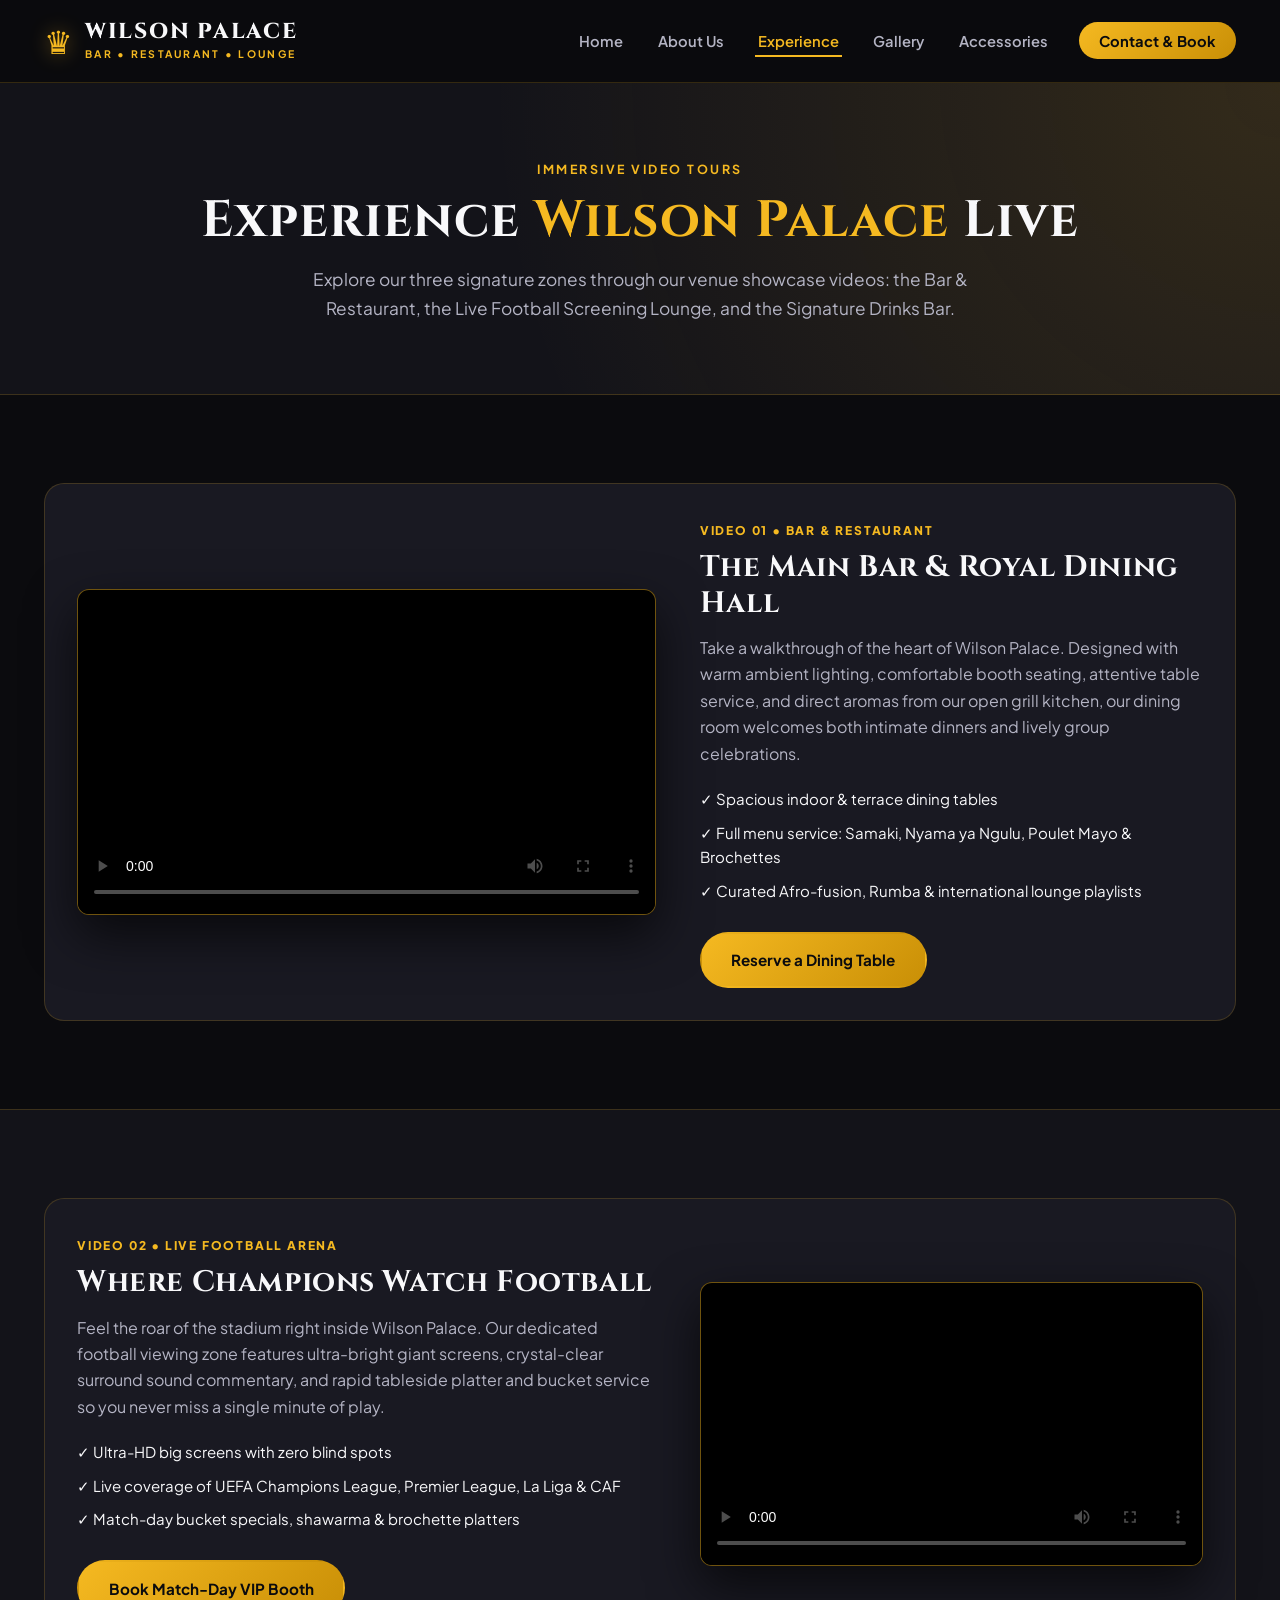
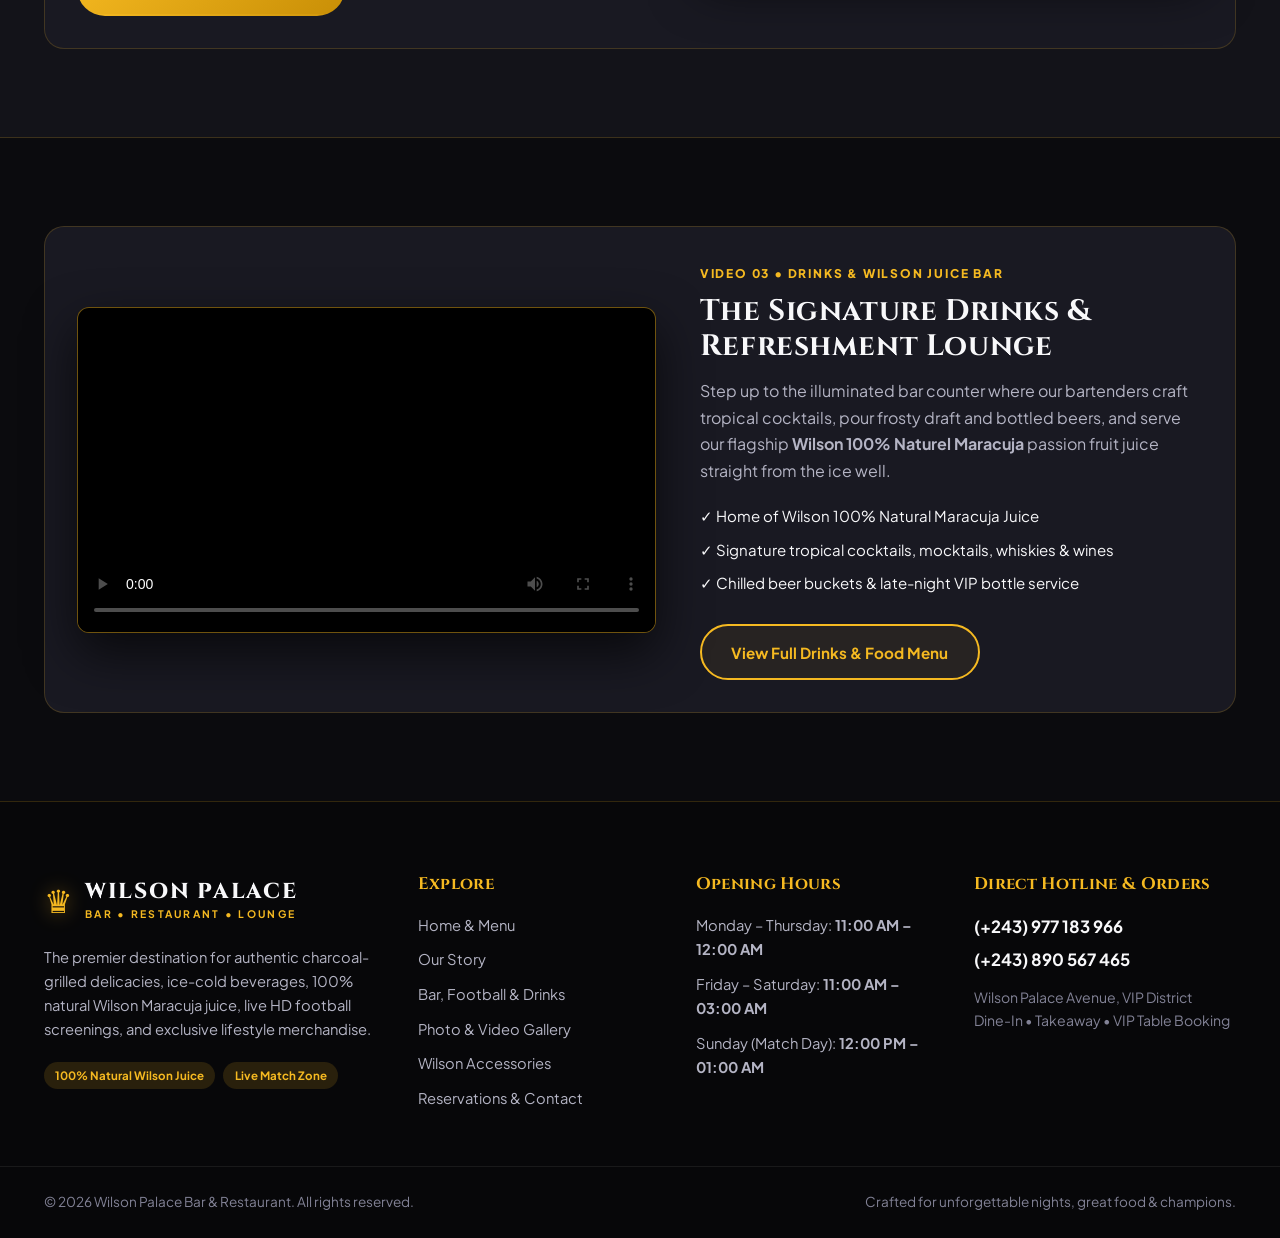
==== experience.html @ fbd5f51f "Create experience.html" ====
<!DOCTYPE html>
<html lang="en">
<head>
  <meta charset="UTF-8" />
  <meta name="viewport" content="width=device-width, initial-scale=1.0" />
  <meta name="description" content="Wilson Palace Bar & Restaurant — Premium grilled cuisine, signature cocktails, natural Wilson 100% Maracuja juice, live football screening lounge, and branded accessories." />
  <title>Experience — Restaurant, Live Football & Drinks Videos | Wilson Palace Bar &amp; Restaurant</title>
  <link rel="preconnect" href="https://fonts.googleapis.com" />
  <link rel="preconnect" href="https://fonts.gstatic.com" crossorigin />
  <link href="https://fonts.googleapis.com/css2?family=Cinzel:wght@600;700;800&family=Plus+Jakarta+Sans:wght@300;400;500;600;700&display=swap" rel="stylesheet" />
  <link rel="stylesheet" href="styles.css" />
</head>
<body>
  <header class="site-header" id="top">
    <div class="container nav-container">
      <a href="Index.html" class="brand-logo" aria-label="Wilson Palace Home">
        <span class="crown-icon" aria-hidden="true">♛</span>
        <div class="brand-text">
          <span class="brand-name">WILSON PALACE</span>
          <span class="brand-tagline">BAR • RESTAURANT • LOUNGE</span>
        </div>
      </a>

      <button class="nav-toggle" id="navToggle" aria-label="Toggle Navigation" aria-expanded="false">
        <span></span>
        <span></span>
        <span></span>
      </button>

      <nav class="main-nav" id="mainNav">
        <ul>
          <li><a href="Index.html">Home</a></li>
          <li><a href="about.html">About Us</a></li>
          <li><a href="experience.html" class="active">Experience</a></li>
          <li><a href="gallery.html">Gallery</a></li>
          <li><a href="accessories.html">Accessories</a></li>
          <li><a href="contact me.html" class="nav-cta">Contact &amp; Book</a></li>
        </ul>
      </nav>
    </div>
  </header>

  <section class="page-banner">
    <div class="container">
      <span class="section-kicker">IMMERSIVE VIDEO TOURS</span>
      <h1>Experience <span class="text-gold">Wilson Palace</span> Live</h1>
      <p>Explore our three signature zones through our venue showcase videos: the Bar &amp; Restaurant, the Live Football Screening Lounge, and the Signature Drinks Bar.</p>
    </div>
  </section>

  <section class="section-padding video-showcase-section" id="video-restaurant">
    <div class="container">
      <div class="video-feature-card">
        <div class="video-wrapper">
          <video controls preload="metadata" poster="assets/images/wilson-menu.jpg">
            <source src="video_2026-11-22_13-03-47.mp4" type="video/mp4" />
            Your browser does not support HTML5 video. Place <code>restaurant-tour.mp4</code> in <code>assets/videos/</code>.
          </video>
        </div>
        <div class="video-details">
          <span class="video-tag">VIDEO 01 • BAR &amp; RESTAURANT</span>
          <h2>The Main Bar &amp; Royal Dining Hall</h2>
          <p>
            Take a walkthrough of the heart of Wilson Palace. Designed with warm ambient lighting, comfortable booth seating, attentive table service, and direct aromas from our open grill kitchen, our dining room welcomes both intimate dinners and lively group celebrations.
          </p>
          <ul class="feature-checklist">
            <li>✓ Spacious indoor &amp; terrace dining tables</li>
            <li>✓ Full menu service: Samaki, Nyama ya Ngulu, Poulet Mayo &amp; Brochettes</li>
            <li>✓ Curated Afro-fusion, Rumba &amp; international lounge playlists</li>
          </ul>
          <a href="contact me.html" class="btn btn-primary">Reserve a Dining Table</a>
        </div>
      </div>
    </div>
  </section>

  <section class="section-padding dark-alt-bg video-showcase-section" id="video-football">
    <div class="container">
      <div class="video-feature-card reverse-layout">
        <div class="video-wrapper">
          <video controls preload="metadata" poster="assets/images/wilson-menu.jpg">
            <source src="video_2026-11-22_13-03-42.mp4" type="video/mp4" />
            Your browser does not support HTML5 video. Place <code>football-zone.mp4</code> in <code>assets/videos/</code>.
          </video>
        </div>
        <div class="video-details">
          <span class="video-tag">VIDEO 02 • LIVE FOOTBALL ARENA</span>
          <h2>Where Champions Watch Football</h2>
          <p>
            Feel the roar of the stadium right inside Wilson Palace. Our dedicated football viewing zone features ultra-bright giant screens, crystal-clear surround sound commentary, and rapid tableside platter and bucket service so you never miss a single minute of play.
          </p>
          <ul class="feature-checklist">
            <li>✓ Ultra-HD big screens with zero blind spots</li>
            <li>✓ Live coverage of UEFA Champions League, Premier League, La Liga &amp; CAF</li>
            <li>✓ Match-day bucket specials, shawarma &amp; brochette platters</li>
          </ul>
          <a href="contact me.html" class="btn btn-primary">Book Match-Day VIP Booth</a>
        </div>
      </div>
    </div>
  </section>

  <section class="section-padding video-showcase-section" id="video-drinks">
    <div class="container">
      <div class="video-feature-card">
        <div class="video-wrapper">
          <video controls preload="metadata" poster="assets/images/wilson-juice.jpg">
            <source src="video_2026-11-22_13-03-28.mp4" type="video/mp4" />
            Your browser does not support HTML5 video. Place <code>drinks-lounge.mp4</code> in <code>assets/videos/</code>.
          </video>
        </div>
        <div class="video-details">
          <span class="video-tag">VIDEO 03 • DRINKS &amp; WILSON JUICE BAR</span>
          <h2>The Signature Drinks &amp; Refreshment Lounge</h2>
          <p>
            Step up to the illuminated bar counter where our bartenders craft tropical cocktails, pour frosty draft and bottled beers, and serve our flagship <strong>Wilson 100% Naturel Maracuja</strong> passion fruit juice straight from the ice well.
          </p>
          <ul class="feature-checklist">
            <li>✓ Home of Wilson 100% Natural Maracuja Juice</li>
            <li>✓ Signature tropical cocktails, mocktails, whiskies &amp; wines</li>
            <li>✓ Chilled beer buckets &amp; late-night VIP bottle service</li>
          </ul>
          <a href="Index.html#signature-menu" class="btn btn-outline">View Full Drinks &amp; Food Menu</a>
        </div>
      </div>
    </div>
  </section>

  <footer class="site-footer">
    <div class="container footer-grid">
      <div class="footer-brand">
        <a href="Index.html" class="brand-logo">
          <span class="crown-icon" aria-hidden="true">♛</span>
          <div class="brand-text">
            <span class="brand-name">WILSON PALACE</span>
            <span class="brand-tagline">BAR • RESTAURANT • LOUNGE</span>
          </div>
        </a>
        <p class="footer-desc">
          The premier destination for authentic charcoal-grilled delicacies, ice-cold beverages, 100% natural Wilson Maracuja juice, live HD football screenings, and exclusive lifestyle merchandise.
        </p>
        <div class="footer-badges">
          <span class="badge-pill">100% Natural Wilson Juice</span>
          <span class="badge-pill">Live Match Zone</span>
        </div>
      </div>

      <div class="footer-links">
        <h4>Explore</h4>
        <ul>
          <li><a href="Index.html">Home &amp; Menu</a></li>
          <li><a href="about.html">Our Story</a></li>
          <li><a href="experience.html">Bar, Football &amp; Drinks</a></li>
          <li><a href="gallery.html">Photo &amp; Video Gallery</a></li>
          <li><a href="accessories.html">Wilson Accessories</a></li>
          <li><a href="contact me.html">Reservations &amp; Contact</a></li>
        </ul>
      </div>

      <div class="footer-hours">
        <h4>Opening Hours</h4>
        <ul>
          <li><span>Monday – Thursday:</span> <strong>11:00 AM – 12:00 AM</strong></li>
          <li><span>Friday – Saturday:</span> <strong>11:00 AM – 03:00 AM</strong></li>
          <li><span>Sunday (Match Day):</span> <strong>12:00 PM – 01:00 AM</strong></li>
        </ul>
      </div>

      <div class="footer-contact">
        <h4>Direct Hotline &amp; Orders</h4>
        <p class="hotline-number"><a href="tel:+243977183966">(+243) 977 183 966</a></p>
        <p class="hotline-number"><a href="tel:+243890567465">(+243) 890 567 465</a></p>
        <p class="footer-address">Wilson Palace Avenue, VIP District<br />Dine-In • Takeaway • VIP Table Booking</p>
      </div>
    </div>

    <div class="footer-bottom">
      <div class="container footer-bottom-inner">
        <p>&copy; 2026 Wilson Palace Bar &amp; Restaurant. All rights reserved.</p>
        <p>Crafted for unforgettable nights, great food &amp; champions.</p>
      </div>
    </div>
  </footer>

  <script>
    const navToggle = document.getElementById('navToggle');
    const mainNav = document.getElementById('mainNav');
    if (navToggle && mainNav) {
      navToggle.addEventListener('click', () => {
        const expanded = navToggle.getAttribute('aria-expanded') === 'true';
        navToggle.setAttribute('aria-expanded', !expanded);
        mainNav.classList.toggle('open');
        navToggle.classList.toggle('open');
      });
    }

    window.addEventListener('scroll', () => {
      const header = document.querySelector('.site-header');
      if (header) {
        header.classList.toggle('scrolled', window.scrollY > 30);
      }
    });
  </script>
</body>
</html>
---- styles.css ----
:root {
  --bg-primary: #0b0b0e;
  --bg-secondary: #131319;
  --bg-card: #191922;
  --bg-card-hover: #21212d;
  --gold-primary: #f5b921;
  --gold-light: #ffd86b;
  --gold-dark: #c98f06;
  --crimson-accent: #c81d25;
  --fresh-green: #22c55e;
  --text-primary: #f8f8fa;
  --text-secondary: #b4b4c4;
  --text-muted: #828296;
  --border-subtle: rgba(245, 185, 33, 0.18);
  --border-strong: rgba(245, 185, 33, 0.45);
  --shadow-lg: 0 20px 50px rgba(0, 0, 0, 0.65);
  --radius-md: 12px;
  --radius-lg: 20px;
  --transition: all 0.3s cubic-bezier(0.25, 0.8, 0.25, 1);
}

*, *::before, *::after {
  box-sizing: border-box;
  margin: 0;
  padding: 0;
}

html {
  scroll-behavior: smooth;
}

body {
  font-family: 'Plus Jakarta Sans', -apple-system, BlinkMacSystemFont, sans-serif;
  background-color: var(--bg-primary);
  color: var(--text-primary);
  line-height: 1.65;
  overflow-x: hidden;
}

h1, h2, h3, h4, .brand-name {
  font-family: 'Cinzel', Georgia, serif;
  line-height: 1.2;
  letter-spacing: 0.02em;
}

a {
  color: inherit;
  text-decoration: none;
  transition: var(--transition);
}

img, video {
  max-width: 100%;
  display: block;
}

.container {
  width: 100%;
  max-width: 1240px;
  margin: 0 auto;
  padding: 0 1.5rem;
}

.text-gold {
  color: var(--gold-primary);
}

.text-center {
  text-align: center;
}

.mt-lg {
  margin-top: 2.5rem;
}

.section-padding {
  padding: 5.5rem 0;
}

.dark-alt-bg {
  background-color: var(--bg-secondary);
  border-top: 1px solid var(--border-subtle);
  border-bottom: 1px solid var(--border-subtle);
}

.site-header {
  position: sticky;
  top: 0;
  z-index: 1000;
  background: rgba(11, 11, 14, 0.92);
  backdrop-filter: blur(14px);
  border-bottom: 1px solid var(--border-subtle);
  transition: var(--transition);
}

.site-header.scrolled {
  box-shadow: 0 10px 30px rgba(0, 0, 0, 0.7);
  background: rgba(11, 11, 14, 0.98);
}

.nav-container {
  display: flex;
  align-items: center;
  justify-content: space-between;
  height: 82px;
}

.brand-logo {
  display: flex;
  align-items: center;
  gap: 0.75rem;
}

.crown-icon {
  font-size: 2rem;
  color: var(--gold-primary);
  filter: drop-shadow(0 0 10px rgba(245, 185, 33, 0.45));
}

.brand-text {
  display: flex;
  flex-direction: column;
}

.brand-name {
  font-size: 1.35rem;
  font-weight: 800;
  color: var(--text-primary);
  letter-spacing: 0.08em;
}

.brand-tagline {
  font-size: 0.65rem;
  font-weight: 700;
  letter-spacing: 0.22em;
  color: var(--gold-primary);
}

.main-nav ul {
  display: flex;
  align-items: center;
  list-style: none;
  gap: 1.75rem;
}

.main-nav a {
  font-size: 0.92rem;
  font-weight: 600;
  color: var(--text-secondary);
  padding: 0.45rem 0.2rem;
  position: relative;
}

.main-nav a:hover,
.main-nav a.active {
  color: var(--gold-primary);
}

.main-nav a:not(.nav-cta)::after {
  content: '';
  position: absolute;
  bottom: 0;
  left: 0;
  width: 0;
  height: 2px;
  background: var(--gold-primary);
  transition: var(--transition);
}

.main-nav a:not(.nav-cta):hover::after,
.main-nav a:not(.nav-cta).active::after {
  width: 100%;
}

.main-nav a.nav-cta {
  background: linear-gradient(135deg, var(--gold-primary), var(--gold-dark));
  color: #0b0b0e;
  padding: 0.6rem 1.25rem;
  border-radius: 50px;
  font-weight: 700;
}

.main-nav a.nav-cta:hover {
  transform: translateY(-2px);
  box-shadow: 0 8px 20px rgba(245, 185, 33, 0.35);
}

.nav-toggle {
  display: none;
  flex-direction: column;
  gap: 5px;
  background: none;
  border: none;
  cursor: pointer;
}

.nav-toggle span {
  width: 26px;
  height: 2.5px;
  background: var(--gold-primary);
  border-radius: 2px;
  transition: var(--transition);
}

.btn {
  display: inline-flex;
  align-items: center;
  justify-content: center;
  padding: 0.85rem 1.85rem;
  border-radius: 50px;
  font-weight: 700;
  font-size: 0.95rem;
  cursor: pointer;
  border: 2px solid transparent;
  transition: var(--transition);
}

.btn-sm {
  padding: 0.55rem 1.15rem;
  font-size: 0.85rem;
}

.btn-full {
  width: 100%;
}

.btn-primary {
  background: linear-gradient(135deg, var(--gold-primary), var(--gold-dark));
  color: #0b0b0e;
}

.btn-primary:hover {
  background: linear-gradient(135deg, var(--gold-light), var(--gold-primary));
  transform: translateY(-2px);
  box-shadow: 0 10px 25px rgba(245, 185, 33, 0.35);
}

.btn-outline {
  border-color: var(--gold-primary);
  color: var(--gold-primary);
  background: rgba(245, 185, 33, 0.06);
}

.btn-outline:hover {
  background: var(--gold-primary);
  color: #0b0b0e;
  transform: translateY(-2px);
}

.section-header {
  max-width: 720px;
  margin: 0 auto 3.5rem;
}

.section-kicker {
  display: inline-block;
  font-size: 0.78rem;
  font-weight: 700;
  letter-spacing: 0.2em;
  color: var(--gold-primary);
  text-transform: uppercase;
  margin-bottom: 0.65rem;
}

.section-header h2 {
  font-size: clamp(1.9rem, 3.5vw, 2.75rem);
  margin-bottom: 0.85rem;
}

.section-header p {
  color: var(--text-secondary);
  font-size: 1.05rem;
}

.hero-section {
  position: relative;
  min-height: 86vh;
  display: flex;
  align-items: center;
  padding: 5rem 0;
  overflow: hidden;
}

.hero-bg-video {
  position: absolute;
  inset: 0;
  width: 100%;
  height: 100%;
  object-fit: cover;
  z-index: 0;
}

.hero-overlay {
  position: absolute;
  inset: 0;
  background: linear-gradient(
    90deg,
    rgba(11, 11, 14, 0.94) 0%,
    rgba(11, 11, 14, 0.82) 55%,
    rgba(11, 11, 14, 0.65) 100%
  );
  z-index: 1;
}

.hero-content {
  position: relative;
  z-index: 2;
  max-width: 780px;
}

.eyebrow-tag {
  display: inline-block;
  background: rgba(245, 185, 33, 0.14);
  border: 1px solid var(--border-strong);
  color: var(--gold-primary);
  padding: 0.4rem 1rem;
  border-radius: 50px;
  font-size: 0.8rem;
  font-weight: 700;
  letter-spacing: 0.14em;
  margin-bottom: 1.25rem;
}

.hero-content h1 {
  font-size: clamp(2.4rem, 5vw, 4.1rem);
  margin-bottom: 1.25rem;
}

.hero-subtitle {
  font-size: 1.15rem;
  color: var(--text-secondary);
  margin-bottom: 2.2rem;
  max-width: 640px;
}

.hero-actions {
  display: flex;
  flex-wrap: wrap;
  gap: 1rem;
  margin-bottom: 3rem;
}

.hero-stats {
  display: flex;
  flex-wrap: wrap;
  align-items: center;
  gap: 1.75rem;
  padding-top: 1.75rem;
  border-top: 1px solid var(--border-subtle);
}

.stat-num {
  display: block;
  font-family: 'Cinzel', serif;
  font-size: 1.55rem;
  font-weight: 800;
  color: var(--gold-primary);
}

.stat-label {
  font-size: 0.82rem;
  color: var(--text-secondary);
}

.stat-divider {
  width: 1px;
  height: 36px;
  background: var(--border-subtle);
}

.page-banner {
  background: radial-gradient(circle at top right, rgba(245, 185, 33, 0.14), transparent 60%),
              var(--bg-secondary);
  border-bottom: 1px solid var(--border-subtle);
  padding: 4.5rem 0;
  text-align: center;
}

.page-banner h1 {
  font-size: clamp(2.1rem, 4vw, 3.2rem);
  margin-bottom: 0.85rem;
}

.page-banner p {
  max-width: 680px;
  margin: 0 auto;
  color: var(--text-secondary);
  font-size: 1.08rem;
}

.pillars-grid {
  display: grid;
  grid-template-columns: repeat(auto-fit, minmax(300px, 1fr));
  gap: 1.75rem;
}

.pillar-card {
  background: var(--bg-card);
  border: 1px solid var(--border-subtle);
  border-radius: var(--radius-lg);
  padding: 2.25rem;
  transition: var(--transition);
}

.pillar-card:hover {
  transform: translateY(-6px);
  border-color: var(--gold-primary);
  background: var(--bg-card-hover);
}

.featured-pillar {
  border-color: var(--border-strong);
  background: linear-gradient(180deg, rgba(245, 185, 33, 0.08), var(--bg-card));
}

.pillar-badge {
  font-size: 0.74rem;
  font-weight: 700;
  letter-spacing: 0.14em;
  color: var(--gold-primary);
  margin-bottom: 0.85rem;
}

.pillar-card h3 {
  font-size: 1.4rem;
  margin-bottom: 0.75rem;
}

.pillar-card p {
  color: var(--text-secondary);
  margin-bottom: 1.5rem;
}

.card-link {
  color: var(--gold-primary);
  font-weight: 700;
  font-size: 0.92rem;
}

.card-link:hover {
  color: var(--gold-light);
  letter-spacing: 0.02em;
}

.juice-spotlight {
  background: linear-gradient(135deg, #101512 0%, #0b0b0e 100%);
  border-top: 1px solid rgba(34, 197, 94, 0.25);
  border-bottom: 1px solid rgba(34, 197, 94, 0.25);
}

.split-layout {
  display: grid;
  grid-template-columns: 1fr 1.15fr;
  gap: 3.5rem;
  align-items: center;
}

.image-frame-gold {
  position: relative;
  border-radius: var(--radius-lg);
  padding: 0.75rem;
  background: linear-gradient(135deg, var(--gold-primary), var(--crimson-accent));
  box-shadow: var(--shadow-lg);
}

.image-frame-gold img {
  border-radius: calc(var(--radius-lg) - 4px);
  width: 100%;
  object-fit: cover;
}

.floating-seal {
  position: absolute;
  bottom: 1.5rem;
  right: 1.5rem;
  background: var(--fresh-green);
  color: #051b0c;
  font-weight: 800;
  font-size: 0.8rem;
  letter-spacing: 0.12em;
  padding: 0.5rem 1rem;
  border-radius: 50px;
  box-shadow: 0 8px 20px rgba(0, 0, 0, 0.5);
}

.split-content h2 {
  font-size: clamp(1.85rem, 3.2vw, 2.6rem);
  margin-bottom: 1rem;
}

.split-content p {
  color: var(--text-secondary);
  margin-bottom: 1.25rem;
}

.lead-text {
  font-size: 1.12rem;
  color: var(--text-primary) !important;
}

.benefits-grid {
  display: grid;
  grid-template-columns: repeat(2, 1fr);
  gap: 1rem;
  margin: 1.75rem 0 2rem;
}

.benefit-box {
  display: flex;
  align-items: flex-start;
  gap: 0.75rem;
  background: rgba(255, 255, 255, 0.04);
  border: 1px solid rgba(34, 197, 94, 0.28);
  padding: 0.9rem;
  border-radius: var(--radius-md);
}

.check-circle {
  display: inline-flex;
  align-items: center;
  justify-content: center;
  min-width: 24px;
  height: 24px;
  border-radius: 50%;
  background: var(--fresh-green);
  color: #051b0c;
  font-weight: 800;
  font-size: 0.85rem;
}

.benefit-box strong {
  display: block;
  font-size: 0.95rem;
  color: var(--text-primary);
}

.benefit-box span {
  font-size: 0.82rem;
  color: var(--text-secondary);
}

.spotlight-actions {
  display: flex;
  flex-wrap: wrap;
  gap: 1rem;
}

.menu-grid {
  display: grid;
  grid-template-columns: repeat(auto-fit, minmax(340px, 1fr));
  gap: 2rem;
}

.menu-category-card {
  background: var(--bg-card);
  border: 1px solid var(--border-subtle);
  border-radius: var(--radius-lg);
  padding: 2rem;
}

.menu-cat-header {
  border-bottom: 2px solid var(--gold-primary);
  padding-bottom: 0.75rem;
  margin-bottom: 1.25rem;
}

.menu-cat-header h3 {
  font-size: 1.3rem;
  color: var(--gold-primary);
}

.cat-sub {
  font-size: 0.8rem;
  color: var(--text-muted);
  font-style: italic;
}

.menu-list {
  list-style: none;
  display: flex;
  flex-direction: column;
  gap: 1.05rem;
}

.menu-list li {
  display: flex;
  justify-content: space-between;
  align-items: flex-start;
  gap: 1rem;
  padding-bottom: 0.85rem;
  border-bottom: 1px dashed rgba(255, 255, 255, 0.1);
}

.menu-list li:last-child {
  border-bottom: none;
  padding-bottom: 0;
}

.dish-name {
  display: block;
  font-weight: 700;
  font-size: 0.96rem;
  color: var(--text-primary);
}

.dish-desc {
  display: block;
  font-size: 0.82rem;
  color: var(--text-secondary);
  margin-top: 0.15rem;
}

.dish-price {
  font-weight: 800;
  color: var(--gold-primary);
  white-space: nowrap;
  font-size: 0.95rem;
  background: rgba(245, 185, 33, 0.12);
  padding: 0.25rem 0.65rem;
  border-radius: 6px;
}

.menu-cta-banner {
  margin-top: 3rem;
  background: linear-gradient(135deg, var(--bg-card), #1f1b12);
  border: 1px solid var(--border-strong);
  border-radius: var(--radius-lg);
  padding: 2.25rem;
  display: flex;
  flex-wrap: wrap;
  align-items: center;
  justify-content: space-between;
  gap: 1.5rem;
}

.hotline-pills {
  display: flex;
  flex-wrap: wrap;
  gap: 0.85rem;
}

.teaser-grid, .products-grid {
  display: grid;
  grid-template-columns: repeat(auto-fit, minmax(290px, 1fr));
  gap: 1.75rem;
}

.teaser-card, .product-card {
  background: var(--bg-card);
  border: 1px solid var(--border-subtle);
  border-radius: var(--radius-lg);
  overflow: hidden;
  transition: var(--transition);
}

.teaser-card {
  padding: 2rem;
  text-align: center;
}

.teaser-card:hover, .product-card:hover {
  transform: translateY(-6px);
  border-color: var(--gold-primary);
}

.teaser-icon {
  font-size: 2.5rem;
  margin-bottom: 1rem;
}

.price-tag {
  display: inline-block;
  margin-top: 1rem;
  font-weight: 700;
  color: var(--gold-primary);
}

.product-visual {
  position: relative;
  height: 190px;
  background: radial-gradient(circle, rgba(245, 185, 33, 0.16), #121218);
  display: flex;
  align-items: center;
  justify-content: center;
  border-bottom: 1px solid var(--border-subtle);
}

.product-emoji {
  font-size: 4rem;
}

.product-badge {
  position: absolute;
  top: 1rem;
  left: 1rem;
  background: var(--gold-primary);
  color: #0b0b0e;
  font-size: 0.7rem;
  font-weight: 800;
  padding: 0.3rem 0.7rem;
  border-radius: 50px;
}

.product-body {
  padding: 1.75rem;
}

.product-cat {
  font-size: 0.72rem;
  font-weight: 700;
  letter-spacing: 0.16em;
  color: var(--gold-primary);
}

.product-body h3 {
  font-size: 1.22rem;
  margin: 0.4rem 0 0.65rem;
}

.product-body p {
  color: var(--text-secondary);
  font-size: 0.9rem;
  margin-bottom: 1.5rem;
}

.product-footer {
  display: flex;
  align-items: center;
  justify-content: space-between;
  padding-top: 1rem;
  border-top: 1px solid rgba(255, 255, 255, 0.08);
}

.product-price {
  font-weight: 800;
  font-size: 1.1rem;
  color: var(--gold-primary);
}

.product-price small {
  font-size: 0.78rem;
  color: var(--text-muted);
  font-weight: 500;
}

.video-feature-card {
  display: grid;
  grid-template-columns: 1.15fr 1fr;
  gap: 2.75rem;
  align-items: center;
  background: var(--bg-card);
  border: 1px solid var(--border-subtle);
  border-radius: var(--radius-lg);
  padding: 2rem;
}

.video-feature-card.reverse-layout .video-wrapper {
  order: 2;
}

.video-wrapper {
  border-radius: var(--radius-md);
  overflow: hidden;
  border: 1px solid var(--border-strong);
  background: #000;
  box-shadow: var(--shadow-lg);
}

.video-wrapper video {
  width: 100%;
  aspect-ratio: 16 / 9;
  object-fit: cover;
}

.video-tag {
  display: inline-block;
  font-size: 0.75rem;
  font-weight: 800;
  letter-spacing: 0.15em;
  color: var(--gold-primary);
  margin-bottom: 0.6rem;
}

.video-details h2 {
  font-size: 1.85rem;
  margin-bottom: 0.85rem;
}

.video-details p {
  color: var(--text-secondary);
  margin-bottom: 1.25rem;
}

.feature-checklist {
  list-style: none;
  margin-bottom: 1.75rem;
  display: flex;
  flex-direction: column;
  gap: 0.55rem;
  color: var(--text-primary);
  font-size: 0.94rem;
}

.filter-bar {
  display: flex;
  flex-wrap: wrap;
  justify-content: center;
  gap: 0.75rem;
  margin-bottom: 2.75rem;
}

.filter-btn {
  background: var(--bg-card);
  color: var(--text-secondary);
  border: 1px solid var(--border-subtle);
  padding: 0.6rem 1.35rem;
  border-radius: 50px;
  font-weight: 600;
  cursor: pointer;
  transition: var(--transition);
}

.filter-btn.active,
.filter-btn:hover {
  background: var(--gold-primary);
  color: #0b0b0e;
  border-color: var(--gold-primary);
}

.gallery-grid {
  display: grid;
  grid-template-columns: repeat(auto-fit, minmax(340px, 1fr));
  gap: 1.75rem;
}

.gallery-item {
  display: flex;
  flex-direction: column;
  background: var(--bg-card);
  border: 1px solid var(--border-subtle);
  border-radius: var(--radius-lg);
  overflow: hidden;
}

.gallery-item img,
.gallery-item video {
  width: 100%;
  height: 290px;
  object-fit: cover;
  background: #000;
}

.gallery-caption {
  padding: 1.5rem;
}

.badge-pill {
  display: inline-block;
  font-size: 0.72rem;
  font-weight: 700;
  background: rgba(245, 185, 33, 0.14);
  color: var(--gold-primary);
  padding: 0.25rem 0.7rem;
  border-radius: 50px;
  margin-bottom: 0.5rem;
}

.gallery-caption h3 {
  font-size: 1.2rem;
  margin-bottom: 0.35rem;
}

.gallery-caption p {
  color: var(--text-secondary);
  font-size: 0.9rem;
}

.values-row {
  display: grid;
  grid-template-columns: 1fr 1fr;
  gap: 1rem;
  margin-top: 1.5rem;
}

.value-pill {
  background: var(--bg-card);
  border-left: 3px solid var(--gold-primary);
  padding: 1rem;
  border-radius: 8px;
}

.value-pill strong {
  display: block;
  color: var(--gold-primary);
}

.value-pill span {
  font-size: 0.85rem;
  color: var(--text-secondary);
}

.contact-layout {
  display: grid;
  grid-template-columns: 1fr 1.3fr;
  gap: 3rem;
  align-items: start;
}

.contact-info-panel h2 {
  font-size: 2rem;
  margin-bottom: 0.75rem;
}

.contact-info-panel > p {
  color: var(--text-secondary);
  margin-bottom: 2rem;
}

.info-card {
  display: flex;
  gap: 1rem;
  background: var(--bg-card);
  border: 1px solid var(--border-subtle);
  padding: 1.25rem;
  border-radius: var(--radius-md);
  margin-bottom: 1rem;
}

.info-icon {
  font-size: 1.5rem;
}

.info-card h4 {
  color: var(--gold-primary);
  margin-bottom: 0.25rem;
}

.info-card p {
  color: var(--text-secondary);
  font-size: 0.92rem;
}

.contact-form-card {
  background: var(--bg-card);
  border: 1px solid var(--border-strong);
  border-radius: var(--radius-lg);
  padding: 2.5rem;
}

.contact-form-card h2 {
  margin-bottom: 1.5rem;
}

.form-row {
  display: grid;
  grid-template-columns: 1fr 1fr;
  gap: 1.25rem;
}

.form-group {
  margin-bottom: 1.25rem;
}

.form-group label {
  display: block;
  font-size: 0.88rem;
  font-weight: 600;
  margin-bottom: 0.45rem;
  color: var(--text-secondary);
}

.form-group input,
.form-group select,
.form-group textarea {
  width: 100%;
  padding: 0.85rem 1rem;
  border-radius: 10px;
  border: 1px solid rgba(255, 255, 255, 0.14);
  background: var(--bg-primary);
  color: var(--text-primary);
  font-family: inherit;
  font-size: 0.95rem;
}

.form-group input:focus,
.form-group select:focus,
.form-group textarea:focus {
  outline: none;
  border-color: var(--gold-primary);
}

.form-feedback {
  display: none;
  margin-top: 1.25rem;
  padding: 1rem;
  border-radius: 10px;
  background: rgba(34, 197, 94, 0.15);
  border: 1px solid var(--fresh-green);
  color: #bbf7d0;
  font-size: 0.92rem;
}

.form-feedback.visible {
  display: block;
}

.site-footer {
  background: #070709;
  border-top: 1px solid var(--border-subtle);
  padding-top: 4.5rem;
}

.footer-grid {
  display: grid;
  grid-template-columns: 1.4fr 1fr 1fr 1.1fr;
  gap: 2.5rem;
  padding-bottom: 3.5rem;
}

.footer-desc {
  color: var(--text-secondary);
  font-size: 0.92rem;
  margin: 1.1rem 0 1.25rem;
}

.footer-badges {
  display: flex;
  flex-wrap: wrap;
  gap: 0.5rem;
}

.site-footer h4 {
  color: var(--gold-primary);
  font-size: 1.05rem;
  margin-bottom: 1.15rem;
}

.site-footer ul {
  list-style: none;
  display: flex;
  flex-direction: column;
  gap: 0.65rem;
  font-size: 0.92rem;
  color: var(--text-secondary);
}

.site-footer a:hover {
  color: var(--gold-primary);
}

.hotline-number {
  font-size: 1.05rem;
  font-weight: 700;
  color: var(--text-primary);
  margin-bottom: 0.35rem;
}

.footer-address {
  color: var(--text-muted);
  font-size: 0.88rem;
  margin-top: 0.75rem;
}

.footer-bottom {
  border-top: 1px solid rgba(255, 255, 255, 0.07);
  padding: 1.5rem 0;
  font-size: 0.85rem;
  color: var(--text-muted);
}

.footer-bottom-inner {
  display: flex;
  flex-wrap: wrap;
  justify-content: space-between;
  gap: 1rem;
}

@media (max-width: 992px) {
  .split-layout,
  .video-feature-card,
  .contact-layout {
    grid-template-columns: 1fr;
  }

  .video-feature-card.reverse-layout .video-wrapper {
    order: 0;
  }

  .footer-grid {
    grid-template-columns: 1fr 1fr;
  }
}

@media (max-width: 768px) {
  .nav-toggle {
    display: flex;
  }

  .main-nav {
    position: fixed;
    top: 82px;
    left: 0;
    right: 0;
    background: rgba(11, 11, 14, 0.98);
    border-bottom: 1px solid var(--border-strong);
    padding: 1.75rem;
    transform: translateY(-130%);
    transition: var(--transition);
  }

  .main-nav.open {
    transform: translateY(0);
  }

  .main-nav ul {
    flex-direction: column;
    align-items: flex-start;
    gap: 1.15rem;
  }

  .benefits-grid,
  .form-row,
  .values-row,
  .footer-grid {
    grid-template-columns: 1fr;
  }
}
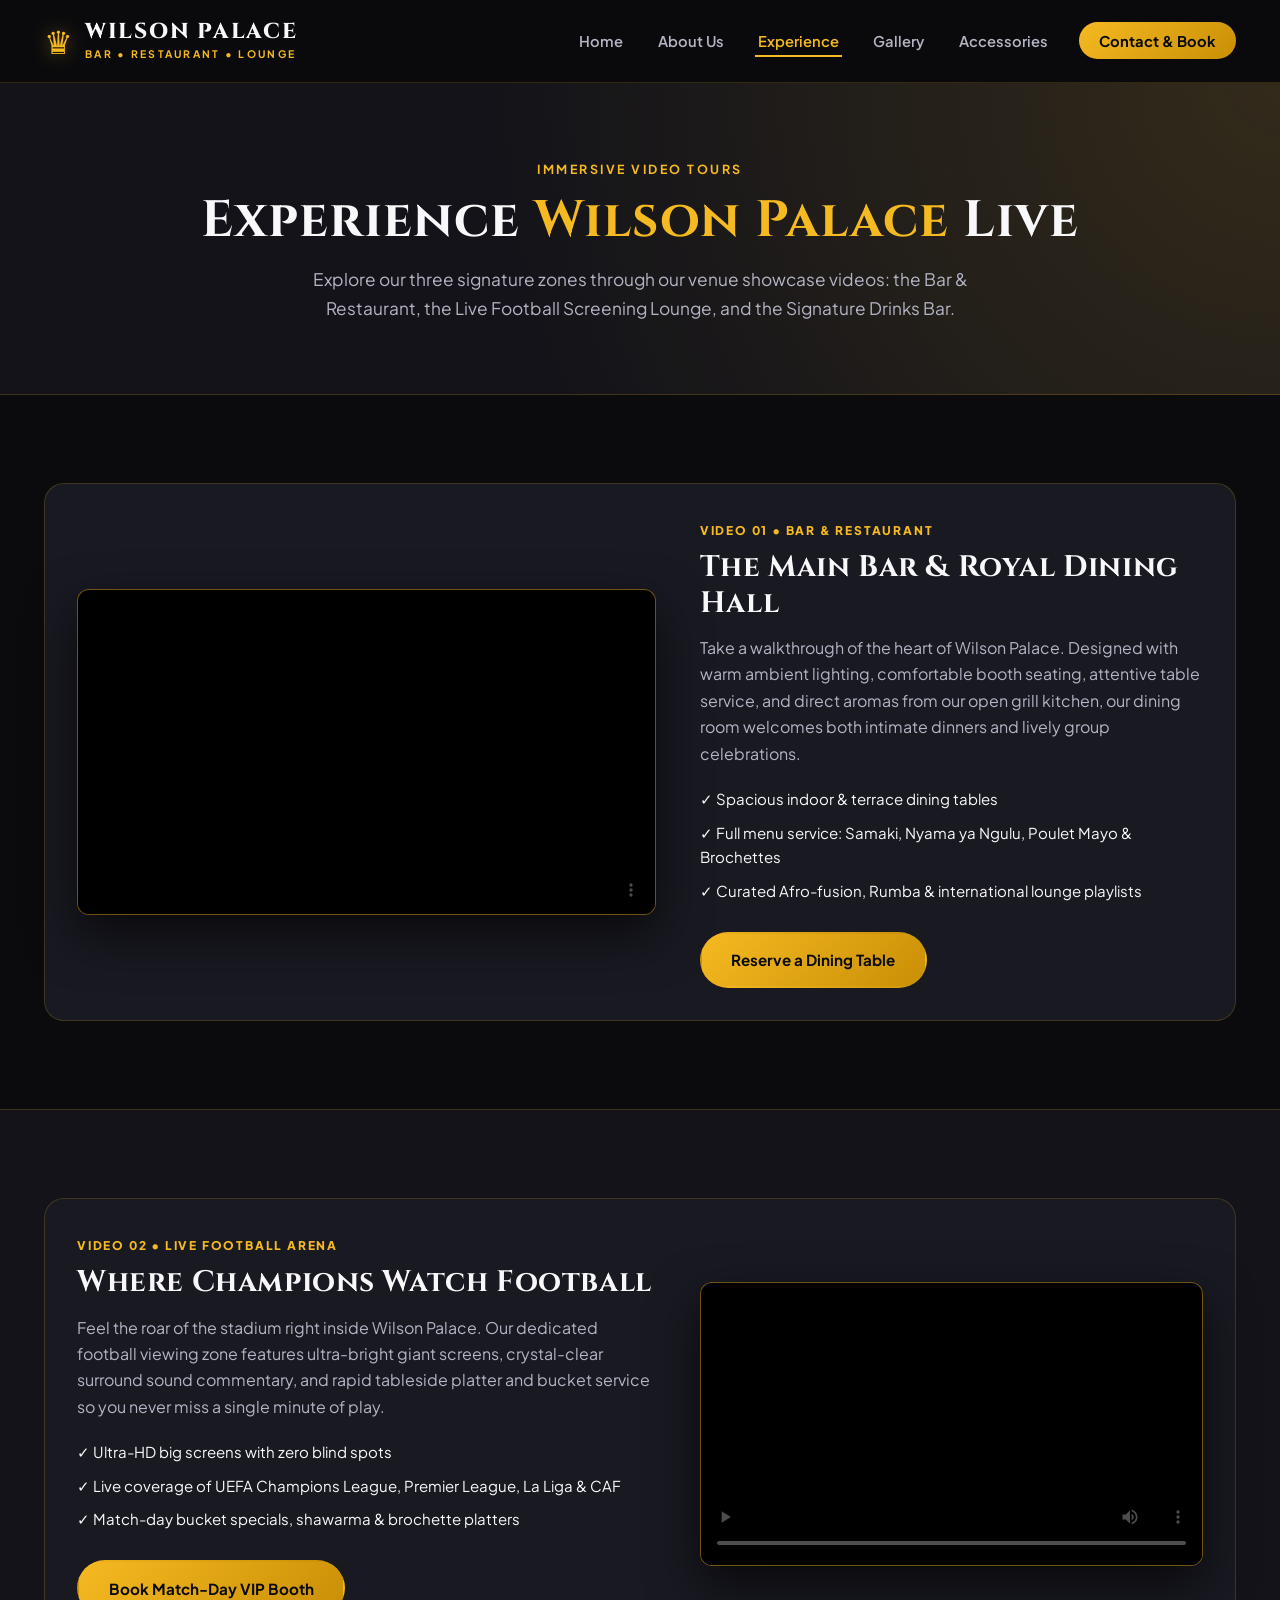
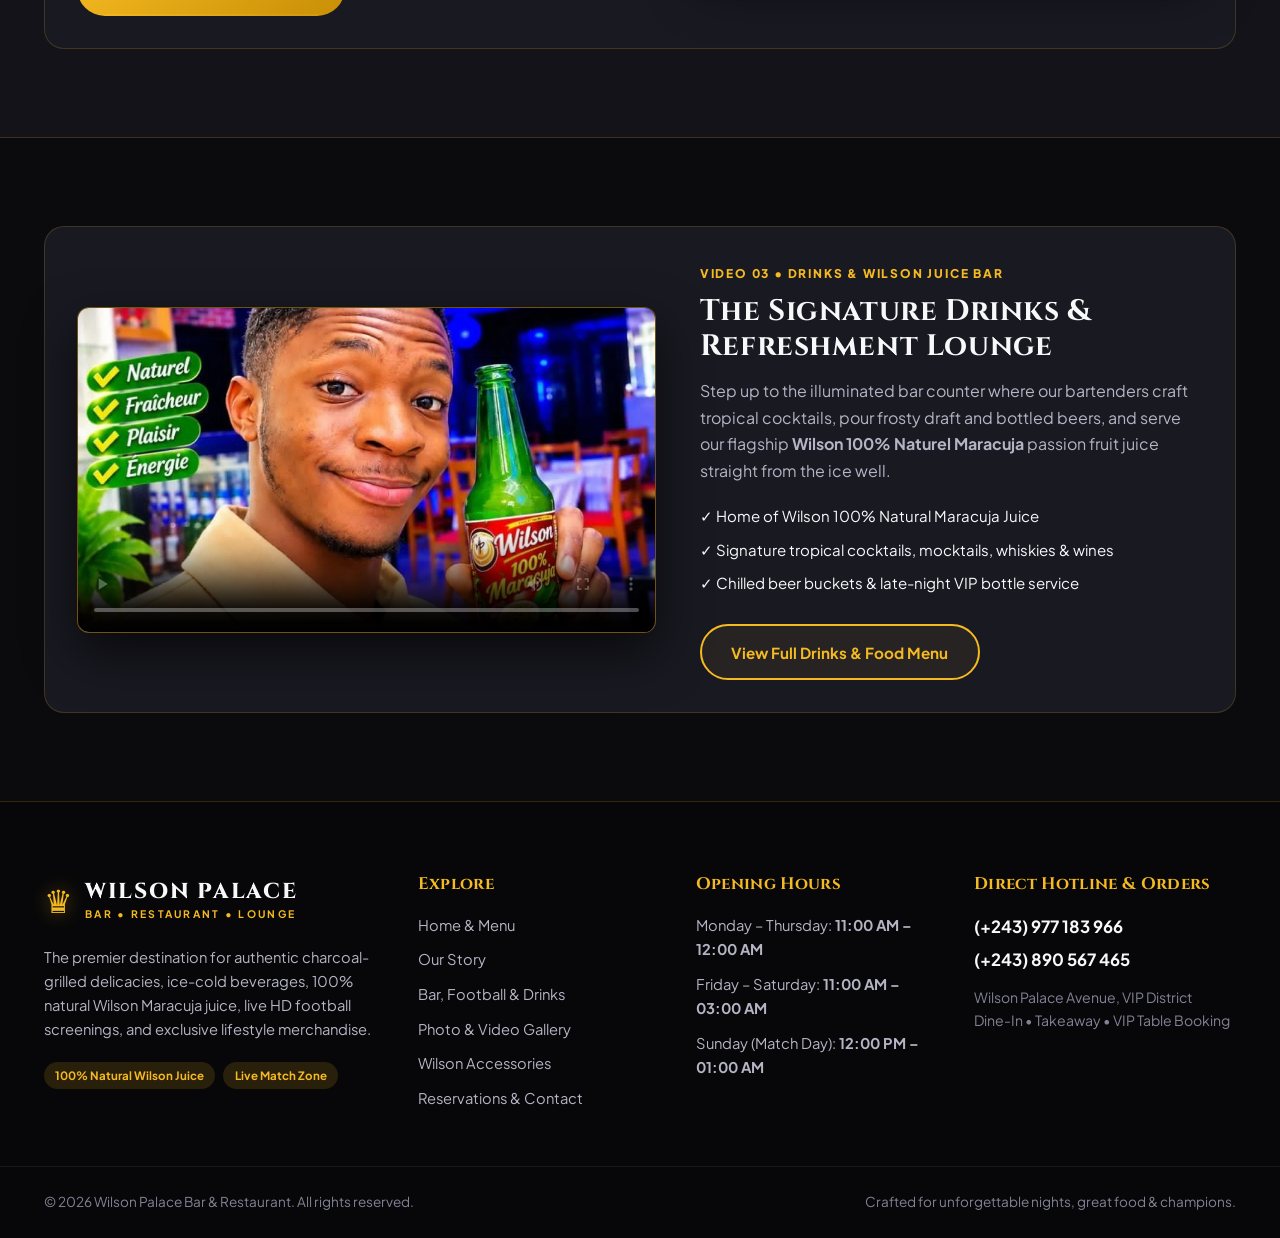
==== commit 40aba377: "Update experience.html" ====
--- a/experience.html
+++ b/experience.html
@@ -104,8 +104,8 @@
     <div class="container">
       <div class="video-feature-card">
         <div class="video-wrapper">
-          <video controls preload="metadata" poster="assets/images/wilson-juice.jpg">
-            <source src="video_2026-11-22_13-03-28.mp4" type="video/mp4" />
+          <video controls preload="metadata" poster="wilson .jpg">
+            <source src="video_2026-11-22_18-02-40.mp4" type="video/mp4" />
             Your browser does not support HTML5 video. Place <code>drinks-lounge.mp4</code> in <code>assets/videos/</code>.
           </video>
         </div>
